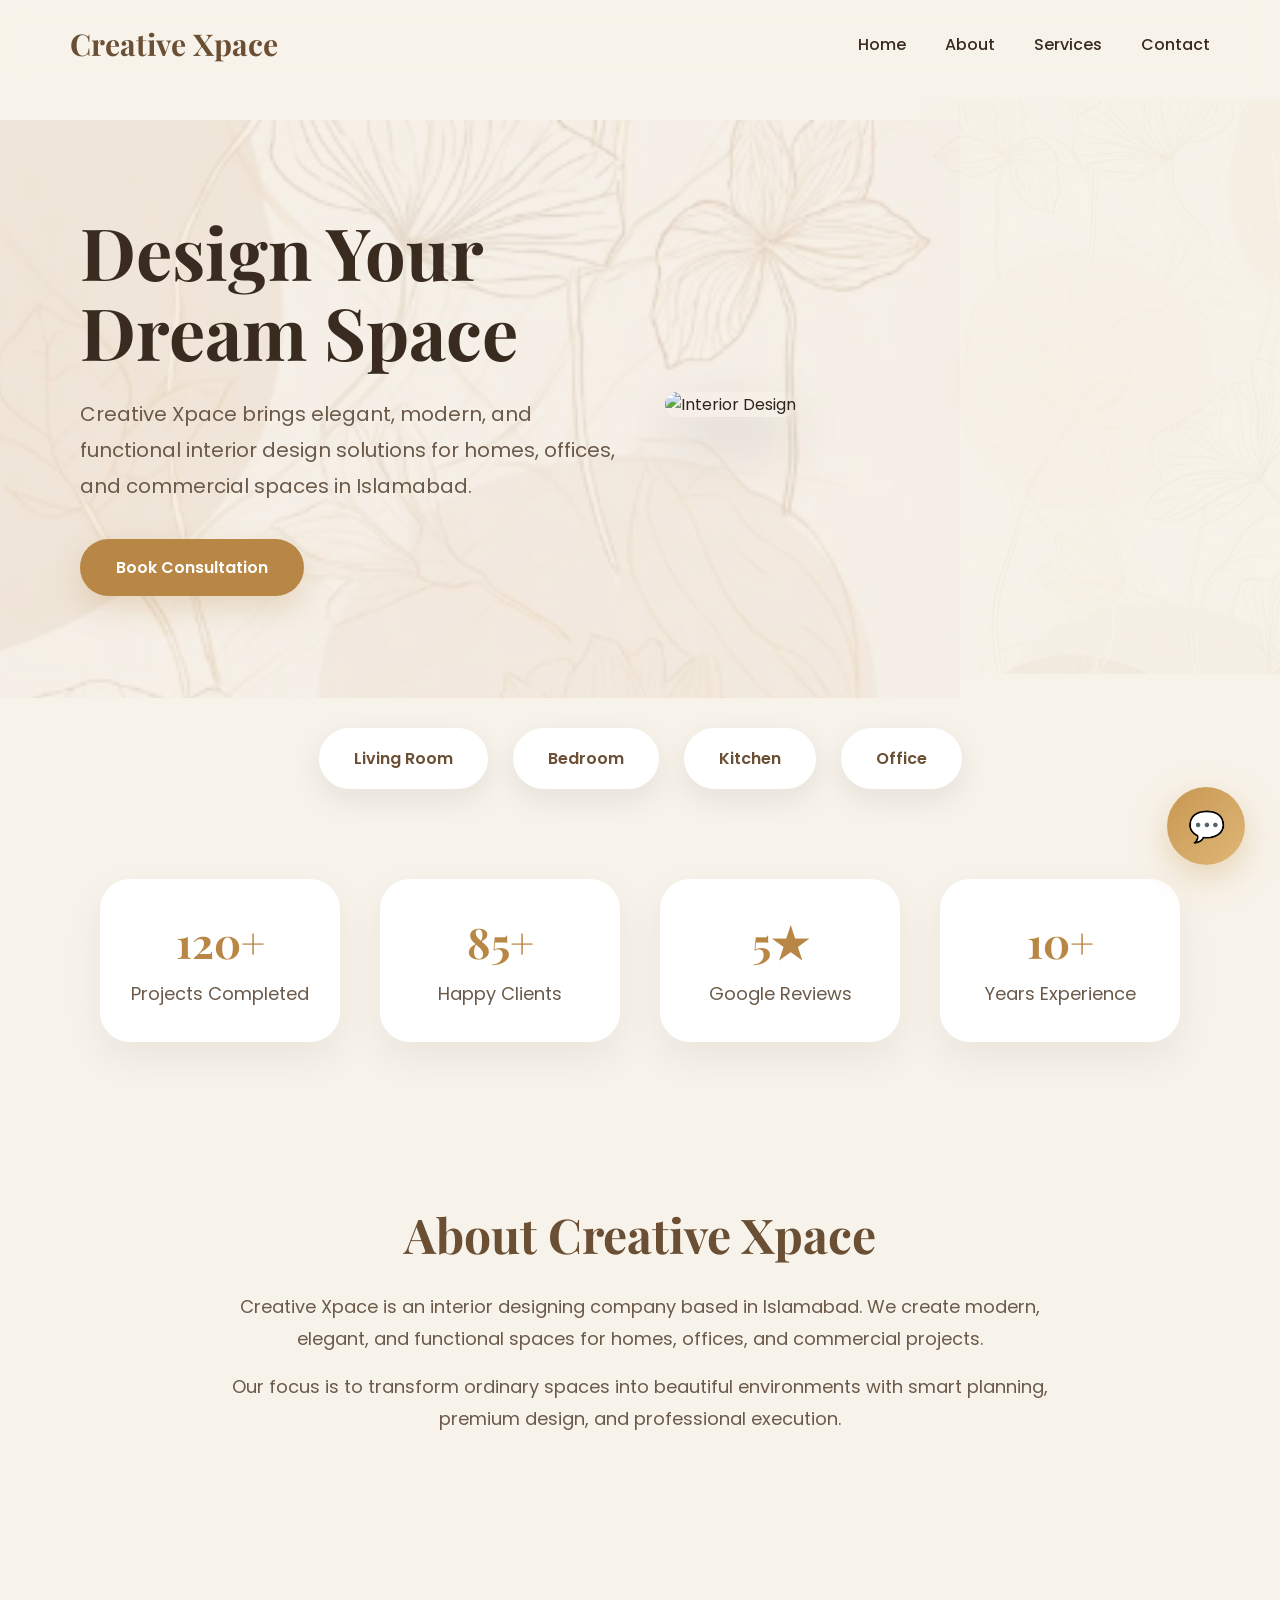
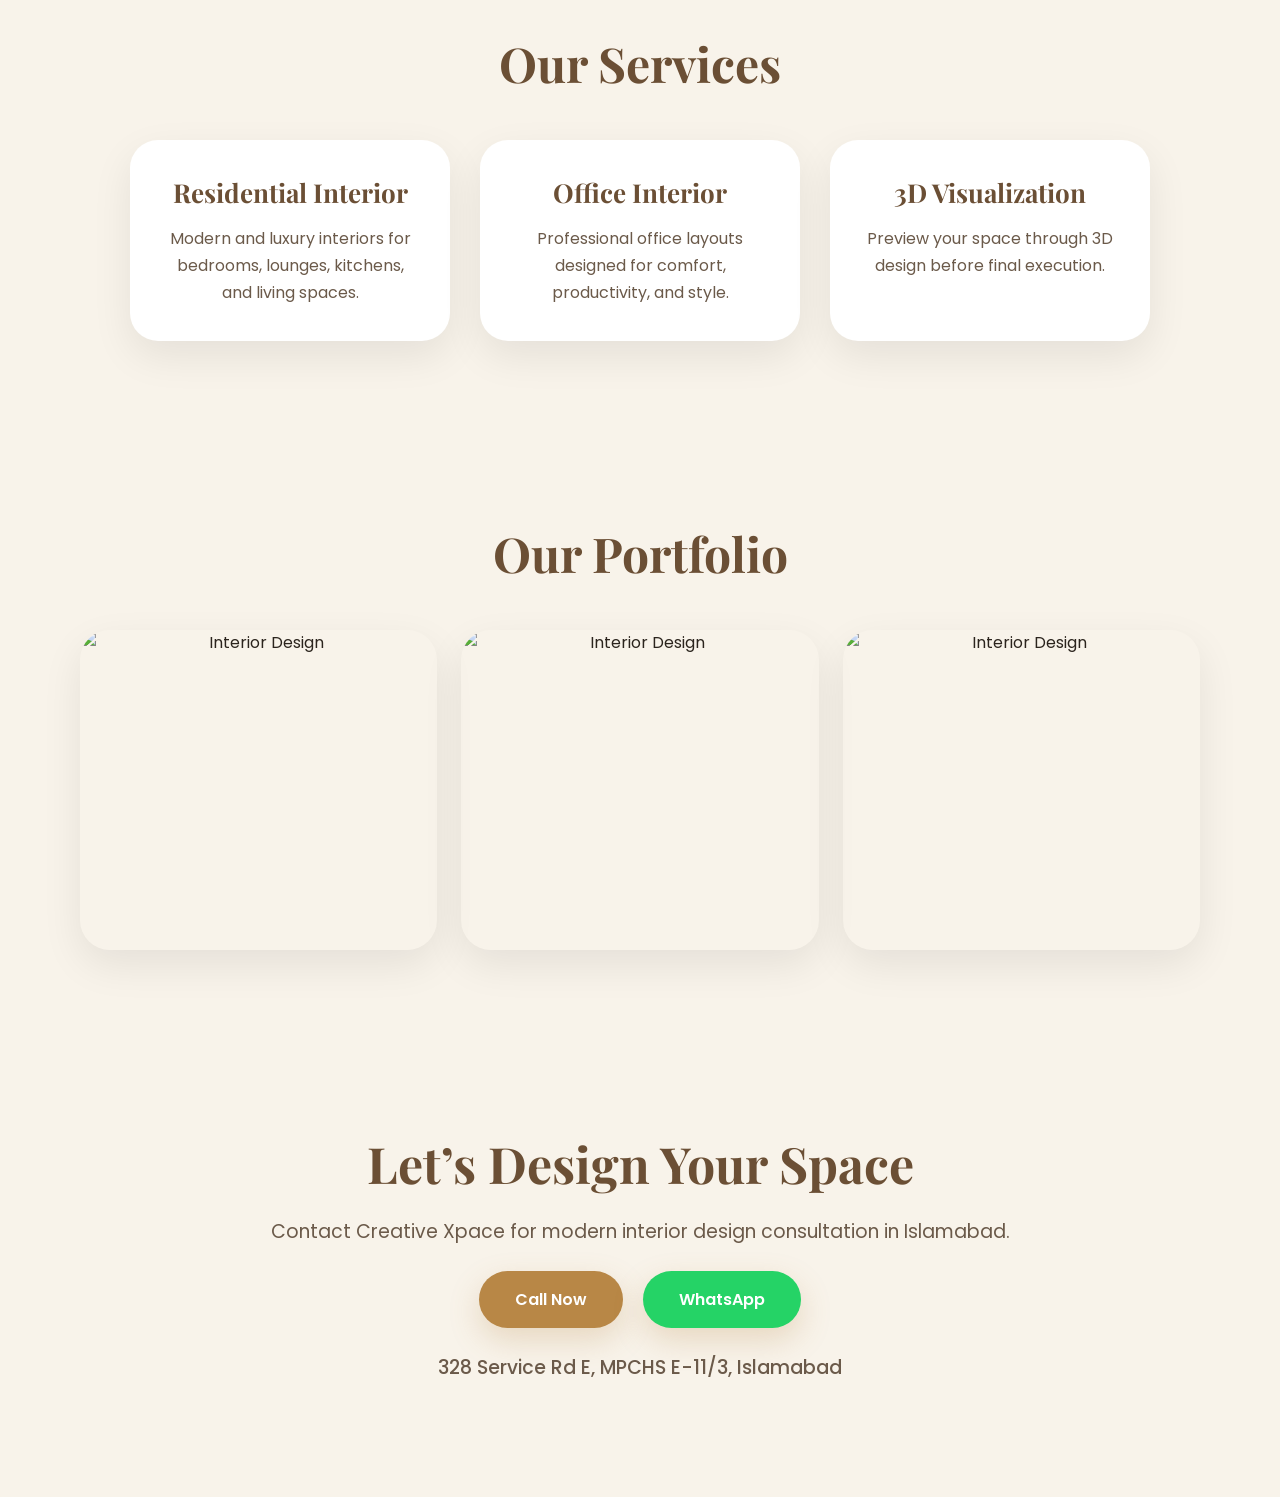
==== index.html @ 7ead79e0 "Initial safe commit" ====
<!DOCTYPE html>
<html>
<head>
    <title>Creative Xpace | Interior Design</title>
    <link href="https://fonts.googleapis.com/css2?family=Playfair+Display:wght@600;700&family=Poppins:wght@300;400;500;600&display=swap" rel="stylesheet">
    <link rel="stylesheet" href="style.css">
</head>

<body>

    <header>
        <h2>Creative Xpace</h2>
        <nav>
            <a href="index.html">Home</a>
            <a href="about.html">About</a>
            <a href="services.html">Services</a>
            <a href="contact.html">Contact</a>
        </nav>
    </header>

    <section class="hero">
        <div class="hero-content">
            <h1>Design Your Dream Space</h1>
            <p>
                Creative Xpace brings elegant, modern, and functional interior design
                solutions for homes, offices, and commercial spaces in Islamabad.
            </p>
            <a href="contact.html" class="btn">Book Consultation</a>
        </div>

        <div class="hero-image">
            <img src="https://images.unsplash.com/photo-1600210492486-724fe5c67fb0" alt="Interior Design">
        </div>
    </section>

    <section class="categories">
        <div class="category-card">Living Room</div>
        <div class="category-card">Bedroom</div>
        <div class="category-card">Kitchen</div>
        <div class="category-card">Office</div>
    </section>

    <section class="stats">
        <div class="stat-box">
            <h2>120+</h2>
            <p>Projects Completed</p>
        </div>

        <div class="stat-box">
            <h2>85+</h2>
            <p>Happy Clients</p>
        </div>

        <div class="stat-box">
            <h2>5★</h2>
            <p>Google Reviews</p>
        </div>

        <div class="stat-box">
            <h2>10+</h2>
            <p>Years Experience</p>
        </div>
    </section>

    <section class="about">
        <div class="about-text">
            <h2>About Creative Xpace</h2>
            <p>
                Creative Xpace is an interior designing company based in Islamabad.
                We create modern, elegant, and functional spaces for homes, offices,
                and commercial projects.
            </p>
            <p>
                Our focus is to transform ordinary spaces into beautiful environments
                with smart planning, premium design, and professional execution.
            </p>
        </div>
    </section>

    <section class="services">
        <h2>Our Services</h2>

        <div class="service-boxes">
            <div class="service-card">
                <h3>Residential Interior</h3>
                <p>Modern and luxury interiors for bedrooms, lounges, kitchens, and living spaces.</p>
            </div>

            <div class="service-card">
                <h3>Office Interior</h3>
                <p>Professional office layouts designed for comfort, productivity, and style.</p>
            </div>

            <div class="service-card">
                <h3>3D Visualization</h3>
                <p>Preview your space through 3D design before final execution.</p>
            </div>
        </div>
    </section>

    <section class="portfolio">
        <h2>Our Portfolio</h2>

        <div class="portfolio-gallery">
            <img src="https://images.unsplash.com/photo-1505693416388-ac5ce068fe85" alt="Interior Design">
            <img src="https://images.unsplash.com/photo-1494526585095-c41746248156" alt="Interior Design">
            <img src="https://images.unsplash.com/photo-1484154218962-a197022b5858" alt="Interior Design">
        </div>
    </section>

    <section class="contact-section">
        <h2>Let’s Design Your Space</h2>
        <p>Contact Creative Xpace for modern interior design consultation in Islamabad.</p>

        <div class="contact-buttons">
            <a href="tel:03006981093" class="btn">Call Now</a>
            <a href="https://wa.me/923006981093" class="btn whatsapp">WhatsApp</a>
        </div>

        <p class="address">328 Service Rd E, MPCHS E-11/3, Islamabad</p>
    </section>

    <div class="chatbot-box" id="chatbotBox">
        <div class="chatbot-header">
            Creative Xpace Assistant
            <span onclick="toggleChat()">×</span>
        </div>

        <div class="chatbot-messages" id="chatMessages">
            <p class="bot-message">Hi! How can I help you with interior design?</p>
        </div>

        <div class="chatbot-input">
            <input type="text" id="userInput" placeholder="Ask about services...">
            <button onclick="sendMessage()">Send</button>
        </div>
    </div>

<button class="chatbot-button" onclick="toggleChat()">💬</button>
    <script src="script.js"></script>

</body>
</html>
---- style.css ----
html {
    scroll-behavior: smooth;
}
* {
    margin: 0;
    padding: 0;
    box-sizing: border-box;
}

body {
    font-family: 'Poppins', sans-serif;
    background-color: #f8f3ea;
    color: #2b241d;
}

header {
    width: 100%;
    padding: 24px 70px;
    position: fixed;
    top: 0;
    left: 0;
    z-index: 1000;
    background: rgba(248, 243, 234, 0.92);
    backdrop-filter: blur(12px);
    display: flex;
    justify-content: space-between;
    align-items: center;
}

header h2 {
    font-family: 'Playfair Display', serif;
    font-size: 30px;
    color: #6b4f35;
}

nav a {
    color: #3a2b20;
    text-decoration: none;
    margin-left: 35px;
    font-size: 16px;
    font-weight: 500;
}

nav a:hover {
    color: #b88746;
}

.hero {
    min-height: 100vh;
    background: #f8f3ea;
    display: grid;
    grid-template-columns: 1fr 1fr;
    align-items: center;
    gap: 50px;
    padding: 130px 80px 60px;
}

.hero-content h1 {
    font-family: 'Playfair Display', serif;
    font-size: 72px;
    line-height: 1.1;
    color: #3a2b20;
    margin-bottom: 25px;
}

.hero-content p {
    font-size: 20px;
    color: #6b5a4a;
    line-height: 1.8;
    max-width: 550px;
    margin-bottom: 35px;
}

.btn {
    display: inline-block;
    background: #b88746;
    color: white;
    padding: 16px 36px;
    border-radius: 50px;
    text-decoration: none;
    font-weight: 600;
    box-shadow: 0 12px 30px rgba(184, 135, 70, 0.25);
}

.btn:hover {
    background: #6b4f35;
}

.hero-image img {
    width: 100%;
    height: 600px;
    object-fit: cover;
    border-radius: 35px;
    box-shadow: 0 25px 60px rgba(0,0,0,0.15);
}

.about,
.services,
.portfolio {
    padding: 90px 80px;
}

.about {
    background: #ffffff;
    text-align: center;
}

.about h2,
.services h2,
.portfolio h2 {
    font-family: 'Playfair Display', serif;
    font-size: 48px;
    color: #6b4f35;
    margin-bottom: 25px;
}

.about p {
    max-width: 850px;
    margin: 15px auto;
    font-size: 18px;
    line-height: 1.8;
    color: #6b5a4a;
}

.services {
    background: #f8f3ea;
    text-align: center;
}

.service-boxes {
    display: flex;
    justify-content: center;
    gap: 30px;
    margin-top: 45px;
}

.service-card {
    background: white;
    width: 320px;
    padding: 35px;
    border-radius: 28px;
    box-shadow: 0 15px 40px rgba(0,0,0,0.08);
    transition: 0.4s;
}

.service-card:hover {
    transform: translateY(-10px);
}

.service-card h3 {
    font-family: 'Playfair Display', serif;
    font-size: 26px;
    color: #6b4f35;
    margin-bottom: 15px;
}

.service-card p {
    color: #6b5a4a;
    line-height: 1.7;
}

.portfolio {
    background: white;
    text-align: center;
}

.portfolio-gallery {
    display: grid;
    grid-template-columns: repeat(3, 1fr);
    gap: 24px;
    margin-top: 45px;
}

.portfolio-gallery img {
    width: 100%;
    height: 320px;
    object-fit: cover;
    border-radius: 30px;
    box-shadow: 0 15px 40px rgba(0,0,0,0.08);
    transition: 0.4s;
}

.portfolio-gallery img:hover {
    transform: scale(1.04);
}
.categories {
    display: flex;
    justify-content: center;
    gap: 25px;
    padding: 30px 80px 70px;
    background-color: #f8f3ea;
}

.category-card {
    background: white;
    color: #6b4f35;
    padding: 18px 35px;
    border-radius: 40px;
    font-weight: 600;
    box-shadow: 0 10px 30px rgba(0,0,0,0.08);
    transition: 0.3s;
}

.category-card:hover {
    background: #b88746;
    color: white;
    transform: translateY(-5px);
}
.hero {
    min-height: 82vh;
}

.categories {
    margin-top: -40px;
    padding-bottom: 50px;
}

.about {
    padding-top: 80px;
}
.stats {
    display: flex;
    justify-content: center;
    gap: 40px;
    padding: 40px 80px 80px;
    background: #f8f3ea;
}

.stat-box {
    background: white;
    width: 240px;
    padding: 35px 20px;
    border-radius: 30px;
    text-align: center;
    box-shadow: 0 15px 40px rgba(0,0,0,0.06);
}

.stat-box h2 {
    font-family: 'Playfair Display', serif;
    font-size: 42px;
    color: #b88746;
    margin-bottom: 10px;
}

.stat-box p {
    color: #6b5a4a;
    font-size: 18px;
}
.contact-section {
    padding: 90px 80px;
    background: #f8f3ea;
    text-align: center;
}

.contact-section h2 {
    font-family: 'Playfair Display', serif;
    font-size: 50px;
    color: #6b4f35;
    margin-bottom: 20px;
}

.contact-section p {
    font-size: 19px;
    color: #6b5a4a;
    margin-bottom: 25px;
}

.contact-buttons {
    display: flex;
    justify-content: center;
    gap: 20px;
    margin-bottom: 25px;
}

.whatsapp {
    background: #25D366;
}

.address {
    font-weight: 500;
}
.service-card,
.portfolio-gallery img,
.category-card,
.stat-box,
.btn {
    transition: all 0.35s ease;
}

.service-card:hover,
.stat-box:hover {
    transform: translateY(-10px);
}

.portfolio-gallery img:hover {
    transform: scale(1.05);
}

.btn:hover {
    transform: translateY(-4px);
}
.about-page {
    padding: 180px 80px 100px;
    text-align: center;
    background: white;
}

.about-page h1 {
    font-family: 'Playfair Display', serif;
    font-size: 60px;
    color: #6b4f35;
    margin-bottom: 30px;
}

.about-page p {
    max-width: 850px;
    margin: 20px auto;
    font-size: 20px;
    line-height: 1.9;
    color: #6b5a4a;
}

.about-page img {
    width: 75%;
    margin-top: 50px;
    border-radius: 30px;
    box-shadow: 0 20px 50px rgba(0,0,0,0.1);
}
.services-page {
    padding: 180px 80px 100px;
    background: #f8f3ea;
    text-align: center;
}

.services-page h1 {
    font-family: 'Playfair Display', serif;
    font-size: 60px;
    color: #6b4f35;
    margin-bottom: 60px;
}

.services-grid {
    display: grid;
    grid-template-columns: repeat(3, 1fr);
    gap: 35px;
}

.service-item {
    background: white;
    border-radius: 30px;
    overflow: hidden;
    box-shadow: 0 15px 40px rgba(0,0,0,0.08);
}

.service-item img {
    width: 100%;
    height: 280px;
    object-fit: cover;
}

.service-item h3 {
    font-family: 'Playfair Display', serif;
    color: #6b4f35;
    font-size: 30px;
    margin: 25px 0 15px;
}

.service-item p {
    padding: 0 25px 35px;
    color: #6b5a4a;
    line-height: 1.7;
}
.contact-page {
    padding: 180px 80px 100px;
    background: white;
}

.contact-page h1 {
    text-align: center;
    font-family: 'Playfair Display', serif;
    font-size: 60px;
    color: #6b4f35;
    margin-bottom: 60px;
}

.contact-container {
    display: grid;
    grid-template-columns: 1fr 1fr;
    gap: 50px;
    max-width: 1200px;
    margin: auto;
}

.contact-info {
    background: #f8f3ea;
    padding: 50px;
    border-radius: 30px;
}

.contact-info h3 {
    font-family: 'Playfair Display', serif;
    font-size: 36px;
    color: #6b4f35;
    margin-bottom: 25px;
}

.contact-info p {
    margin-bottom: 20px;
    color: #6b5a4a;
    font-size: 18px;
}

.contact-form {
    background: #f8f3ea;
    padding: 50px;
    border-radius: 30px;
}

.contact-form input,
.contact-form textarea {
    width: 100%;
    padding: 18px;
    margin-bottom: 20px;
    border: none;
    border-radius: 15px;
    background: white;
    font-size: 16px;
}

.contact-form textarea {
    height: 150px;
    resize: none;
}

.contact-form button {
    border: none;
    cursor: pointer;
}


.pattern-left {
    position: absolute;

    top: 120px;
    left: -80px;

    width: 850px;
    height: 1550px;

    background-image: url("./images/pattern_leaf.png");
    background-repeat: no-repeat;
    background-size: contain;
    background-position: left top;

    opacity: 0.22;

    z-index: 1;

    pointer-events: none;
}

.pattern-right {
    position: absolute;

    top: 120px;
    right: -80px;

    width: 850px;
    height: 1550px;

    background-image: url("./images/pattern_leaf.png");
    background-repeat: no-repeat;
    background-size: contain;
    background-position: right top;

    opacity: 0.18;

    transform: scaleX(-1);

    z-index: 1;

    pointer-events: none;
}

.hero {
    position: relative;
    overflow: hidden;
    z-index: 1;
}

.hero::before {
    content: "";

    position: absolute;

    top: 120px;
    left: -140px;

    width: 1100px;
    height: 1600px;

    background-image: url("./images/pattern_leaf.png");
    background-repeat: no-repeat;
    background-size: contain;

    opacity: 0.28;

    z-index: 0;
}

.hero::after {
    content: "";

    position: absolute;

    top: 100px;
    right: -140px;

    width: 500px;
    height: 700px;

    background-image: url("./images/pattern_leaf.png");
    background-repeat: no-repeat;
    background-size: contain;

    transform: scaleX(-1);

    opacity: 0.08;

    z-index: 0;
}

.hero-content,
.hero-image {
    position: relative;
    z-index: 5;
}
.categories,
.stats,
.services,
.portfolio,
.about {
    position: relative;
    z-index: 5;
    background: #f8f3ea;
}

nav a {
    position: relative;
    transition: 0.3s ease;
}

nav a:hover {
    color: #c08b45;
}

nav a::after {
    content: "";
    position: absolute;
    left: 0;
    bottom: -5px;
    width: 0%;
    height: 2px;
    background: #c08b45;
    transition: 0.3s;
}

nav a:hover::after {
    width: 100%;
}

.hero-image img {
    transition: transform 0.5s ease;
}

.hero-image img:hover {
    transform: scale(1.03);
}

.chatbot-button {
    position: fixed;

    right: 35px;
    bottom: 35px;

    width: 78px;
    height: 78px;

    border-radius: 50%;
    border: none;

    background: linear-gradient(
        135deg,
        #c79752,
        #e0b777
    );

    box-shadow:
        0 12px 35px rgba(199,151,82,0.35);

    color: white;

    font-size: 30px;

    cursor: pointer;

    z-index: 9999;

    transition: all 0.35s ease;

    display: flex;
    align-items: center;
    justify-content: center;
}

.chatbot-button:hover {
    transform: translateY(-8px) scale(1.08);

    box-shadow:
        0 18px 45px rgba(199,151,82,0.45);
}

.chatbot-box {
    position: fixed;
    right: 35px;
    bottom: 120px;
    width: 360px;
    height: 470px;
    background: white;
    border-radius: 25px;
    box-shadow: 0 20px 60px rgba(0,0,0,0.18);
    display: none;
    flex-direction: column;
    overflow: hidden;
    z-index: 9999;
}

.chatbot-header {
    background: #6b4f35;
    color: white;
    padding: 18px;
    font-weight: 600;
    display: flex;
    justify-content: space-between;
}

.chatbot-header span {
    cursor: pointer;
    font-size: 22px;
}

.chatbot-messages {
    flex: 1;
    padding: 18px;
    overflow-y: auto;
    background: #f8f3ea;
}

.bot-message,
.user-message {
    padding: 12px 15px;
    border-radius: 18px;
    margin-bottom: 12px;
    max-width: 85%;
}

.bot-message {
    background: white;
    color: #3a2b20;
}

.user-message {
    background: #c79752;
    color: white;
    margin-left: auto;
}

.chatbot-input {
    display: flex;
    padding: 12px;
    gap: 8px;
}

.chatbot-input input {
    flex: 1;
    border: 1px solid #ddd;
    border-radius: 20px;
    padding: 12px;
}

.chatbot-input button {
    border: none;
    background: #c79752;
    color: white;
    padding: 0 18px;
    border-radius: 20px;
    cursor: pointer;
}
.chatbot-button {
    display: flex !important;
    visibility: visible !important;
    opacity: 1 !important;
    position: fixed !important;
    right: 35px !important;
    bottom: 35px !important;
    z-index: 99999 !important;
}
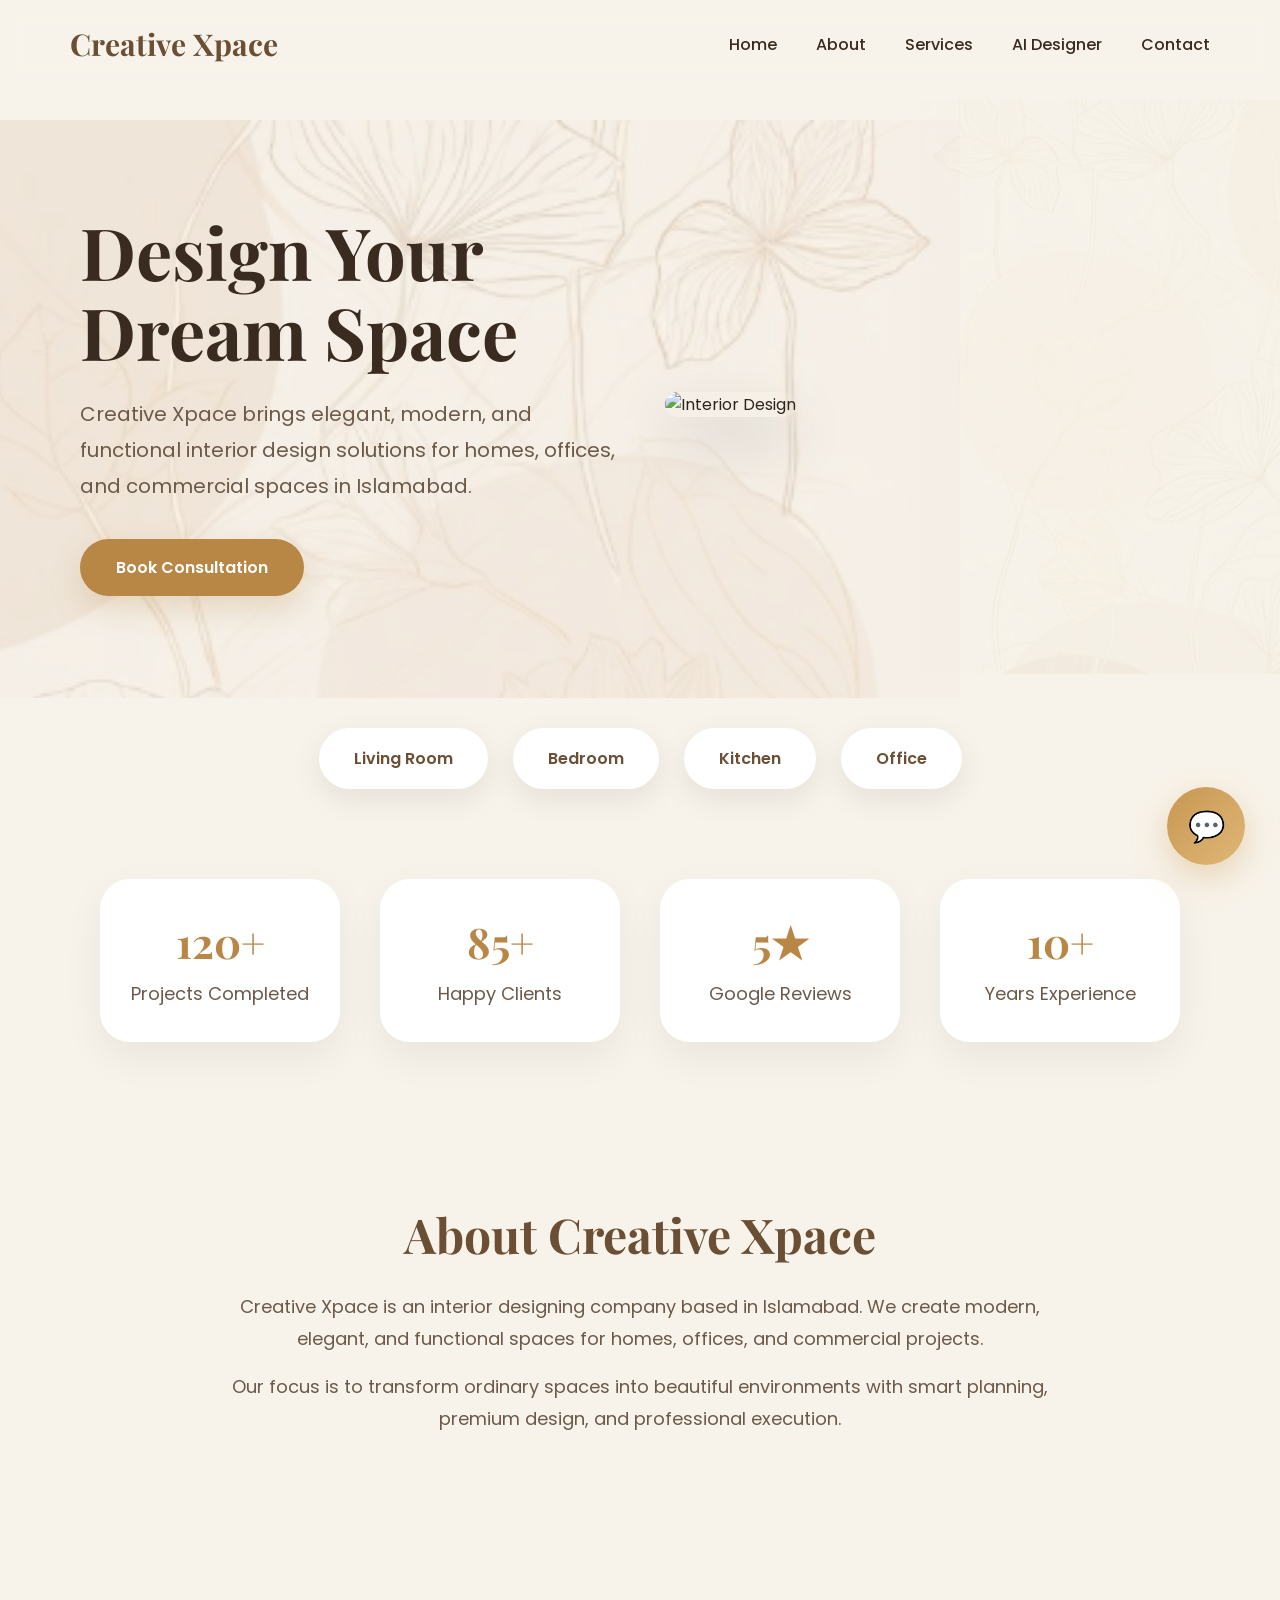
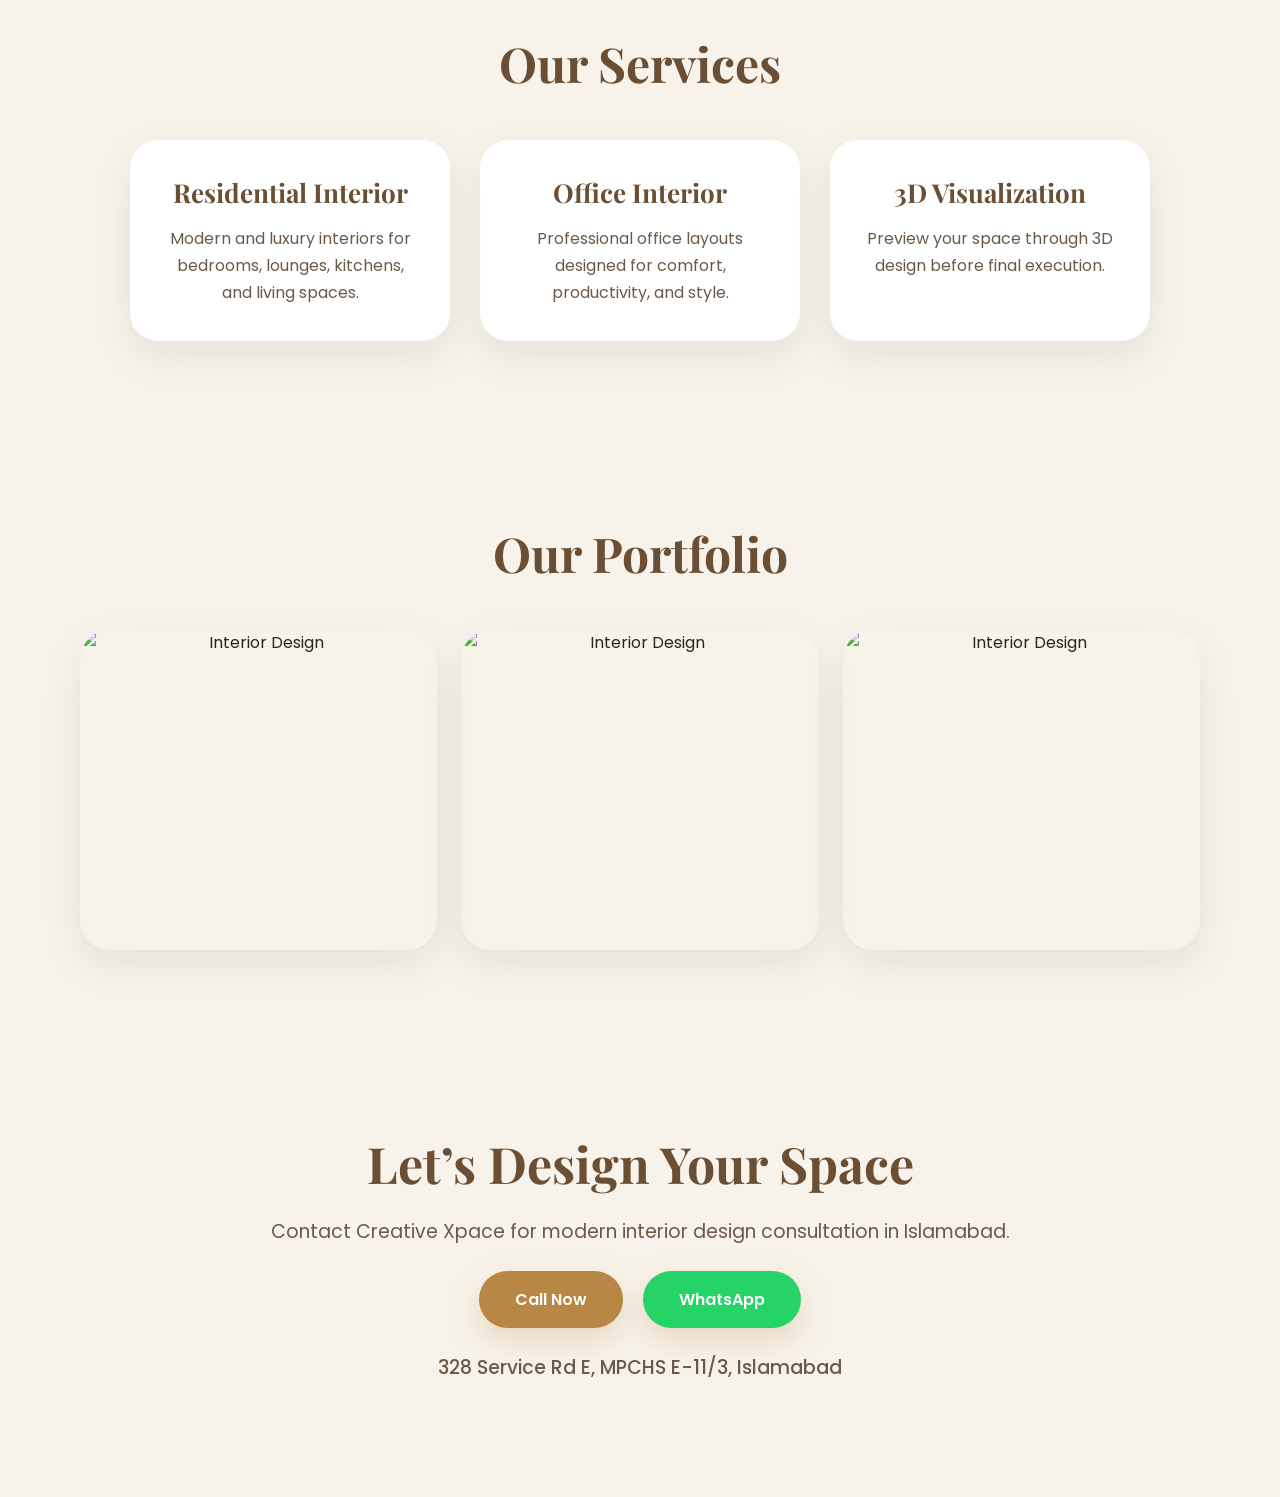
==== commit 0fab9dbb: "Added Gemini Vision room analysis" ====
--- a/index.html
+++ b/index.html
@@ -4,22 +4,24 @@
     <title>Creative Xpace | Interior Design</title>
     <link href="https://fonts.googleapis.com/css2?family=Playfair+Display:wght@600;700&family=Poppins:wght@300;400;500;600&display=swap" rel="stylesheet">
     <link rel="stylesheet" href="style.css">
+    <link rel="stylesheet" href="https://unpkg.com/aos@2.3.1/dist/aos.css"/>
 </head>
 
 <body>
 
     <header>
         <h2>Creative Xpace</h2>
-        <nav>
+       <nav>
             <a href="index.html">Home</a>
             <a href="about.html">About</a>
             <a href="services.html">Services</a>
+            <a href="ai-designer.html">AI Designer</a>
             <a href="contact.html">Contact</a>
         </nav>
     </header>
 
     <section class="hero">
-        <div class="hero-content">
+        <div class="hero-content" data-aos="fade-right">
             <h1>Design Your Dream Space</h1>
             <p>
                 Creative Xpace brings elegant, modern, and functional interior design
@@ -28,7 +30,7 @@
             <a href="contact.html" class="btn">Book Consultation</a>
         </div>
 
-        <div class="hero-image">
+        <div class="hero-image" data-aos="fade-left">
             <img src="https://images.unsplash.com/photo-1600210492486-724fe5c67fb0" alt="Interior Design">
         </div>
     </section>
@@ -46,7 +48,7 @@
             <p>Projects Completed</p>
         </div>
 
-        <div class="stat-box">
+        <div class="stat-box" data-aos="fade-up">
             <h2>85+</h2>
             <p>Happy Clients</p>
         </div>
@@ -81,7 +83,7 @@
         <h2>Our Services</h2>
 
         <div class="service-boxes">
-            <div class="service-card">
+            <div class="service-card" data-aos="zoom-in">
                 <h3>Residential Interior</h3>
                 <p>Modern and luxury interiors for bedrooms, lounges, kitchens, and living spaces.</p>
             </div>
@@ -119,7 +121,8 @@
 
         <p class="address">328 Service Rd E, MPCHS E-11/3, Islamabad</p>
     </section>
-
+    <div id="chat-body"></div>
+    
     <div class="chatbot-box" id="chatbotBox">
         <div class="chatbot-header">
             Creative Xpace Assistant
@@ -138,6 +141,13 @@
 
 <button class="chatbot-button" onclick="toggleChat()">💬</button>
     <script src="script.js"></script>
+<script src="https://unpkg.com/aos@2.3.1/dist/aos.js"></script>
 
+<script>
+AOS.init({
+    duration: 1000,
+    once: true
+});
+</script>
 </body>
 </html>
--- a/style.css
+++ b/style.css
@@ -705,3 +705,273 @@
     bottom: 35px !important;
     z-index: 99999 !important;
 }
+/* Smooth page loading animation */
+body {
+    animation: fadePage 0.8s ease-in-out;
+}
+
+@keyframes fadePage {
+    from {
+        opacity: 0;
+    }
+    to {
+        opacity: 1;
+    }
+}
+
+/* Hero content animation */
+.hero-content {
+    animation: slideLeft 1s ease forwards;
+}
+
+@keyframes slideLeft {
+    from {
+        opacity: 0;
+        transform: translateX(-50px);
+    }
+    to {
+        opacity: 1;
+        transform: translateX(0);
+    }
+}
+
+/* Hero image animation */
+.hero-image {
+    animation: slideRight 1s ease forwards;
+}
+
+@keyframes slideRight {
+    from {
+        opacity: 0;
+        transform: translateX(50px);
+    }
+    to {
+        opacity: 1;
+        transform: translateX(0);
+    }
+}
+
+/* Card hover animation */
+.category-card,
+.service-card,
+.stat-box {
+    transition: transform 0.3s ease, box-shadow 0.3s ease;
+}
+
+.category-card:hover,
+.service-card:hover,
+.stat-box:hover {
+    transform: translateY(-10px);
+    box-shadow: 0 18px 35px rgba(0, 0, 0, 0.15);
+}
+
+/* Button hover animation */
+.btn,
+button {
+    transition: transform 0.3s ease, box-shadow 0.3s ease;
+}
+
+.btn:hover,
+button:hover {
+    transform: translateY(-3px);
+    box-shadow: 0 12px 25px rgba(0, 0, 0, 0.18);
+}
+
+/* Image hover zoom */
+.hero-image img,
+.portfolio-gallery img,
+.service-card img {
+    transition: transform 0.4s ease;
+}
+
+.hero-image img:hover,
+.portfolio-gallery img:hover,
+.service-card img:hover {
+    transform: scale(1.04);
+}
+
+.ai-designer-hero {
+    padding: 90px 10%;
+    text-align: center;
+    background: linear-gradient(135deg, #f7f0e8, #fffaf3);
+}
+
+
+.ai-room-section{
+    width: 100%;
+    display: flex;
+    justify-content: center;
+    gap: 50px;
+    align-items: flex-start;
+    padding: 60px 10%;
+    flex-wrap: wrap;
+}
+.ai-upload-box {
+    background: white;
+    padding: 35px;
+    border-radius: 25px;
+    box-shadow: 0 15px 35px rgba(0,0,0,0.08);
+    display: inline-block;
+}
+
+.ai-upload-box input {
+    margin-right: 15px;
+}
+
+.ai-upload-box button {
+    background: #c89245;
+    color: white;
+    border: none;
+    padding: 14px 28px;
+    border-radius: 30px;
+    cursor: pointer;
+    font-weight: 600;
+}
+.upload-area {
+    display: flex;
+    flex-direction: column;
+    align-items: center;
+    justify-content: center;
+    width: 350px;
+    height: 220px;
+    border: 2px dashed #c89245;
+    border-radius: 25px;
+    background: #fffaf3;
+    cursor: pointer;
+    transition: 0.3s ease;
+    margin-bottom: 25px;
+}
+
+.upload-area:hover {
+    background: #f7f0e8;
+    transform: translateY(-5px);
+}
+
+.upload-icon {
+    font-size: 48px;
+    margin-bottom: 15px;
+}
+
+.upload-area h3 {
+    font-size: 24px;
+    color: #6f4e37;
+    margin-bottom: 10px;
+}
+
+.upload-area p {
+    color: #5c4636;
+    font-size: 15px;
+}
+.upload-status {
+    margin-top: 15px;
+    color: #6f4e37;
+    font-weight: 500;
+    font-size: 15px;
+}
+.ai-result-box {
+    max-width: 850px;
+    margin: 35px auto 0;
+    background: white;
+    padding: 30px;
+    border-radius: 25px;
+    text-align: left;
+    line-height: 1.8;
+    color: #4b3a2f;
+    box-shadow: 0 15px 35px rgba(0,0,0,0.08);
+}
+.ai-designer-hero {
+    padding: 70px 10% 30px;
+    text-align: center;
+    background: #f7f0e8;
+}
+
+.ai-designer-hero h1 {
+    font-family: 'Playfair Display', serif;
+    font-size: 54px;
+    color: #6f4e37;
+    margin-bottom: 15px;
+}
+
+.ai-designer-hero p {
+    max-width: 850px;
+    margin: auto;
+    font-size: 18px;
+    color: #4b3a2f;
+    line-height: 1.7;
+}
+.preview-image {
+    display: none;
+    width: 420px;
+    max-width: 90%;
+    margin: 40px auto 20px;
+    border-radius: 25px;
+    box-shadow: 0 15px 35px rgba(0,0,0,0.12);
+    object-fit: cover;
+}
+.preview-inside{
+    width: 450px;
+    height: 320px;
+    object-fit: cover;
+    border-radius: 20px;
+    display: none;
+    box-shadow: 0 10px 25px rgba(0,0,0,0.1);
+}
+
+#uploadPlaceholder {
+    text-align: center;
+}
+
+.ai-upload-box {
+    width: 420px;
+    margin: auto;
+    text-align: center;
+}
+
+.upload-area {
+    width: 380px;
+    height: 260px;
+    margin: auto;
+    overflow: hidden;
+    position: relative;
+}
+
+.preview-image {
+    display: none !important;
+}
+.ai-room-section {
+    padding: 60px 10%;
+    display: flex;
+    justify-content: center;
+}
+
+.ai-tool-card {
+    width: 760px;
+    background: #fff;
+    padding: 35px;
+    border-radius: 28px;
+    box-shadow: 0 20px 45px rgba(0,0,0,0.08);
+    text-align: center;
+}
+
+.upload-area {
+    width: 100%;
+    height: 180px;
+    border: 2px dashed #c89245;
+    border-radius: 22px;
+    display: flex;
+    justify-content: center;
+    align-items: center;
+    cursor: pointer;
+}
+
+.preview-inside {
+    width: 100%;
+    max-height: 320px;
+    object-fit: cover;
+    border-radius: 22px;
+    margin: 25px 0;
+}
+
+.ai-result-box {
+    margin-top: 30px;
+}
